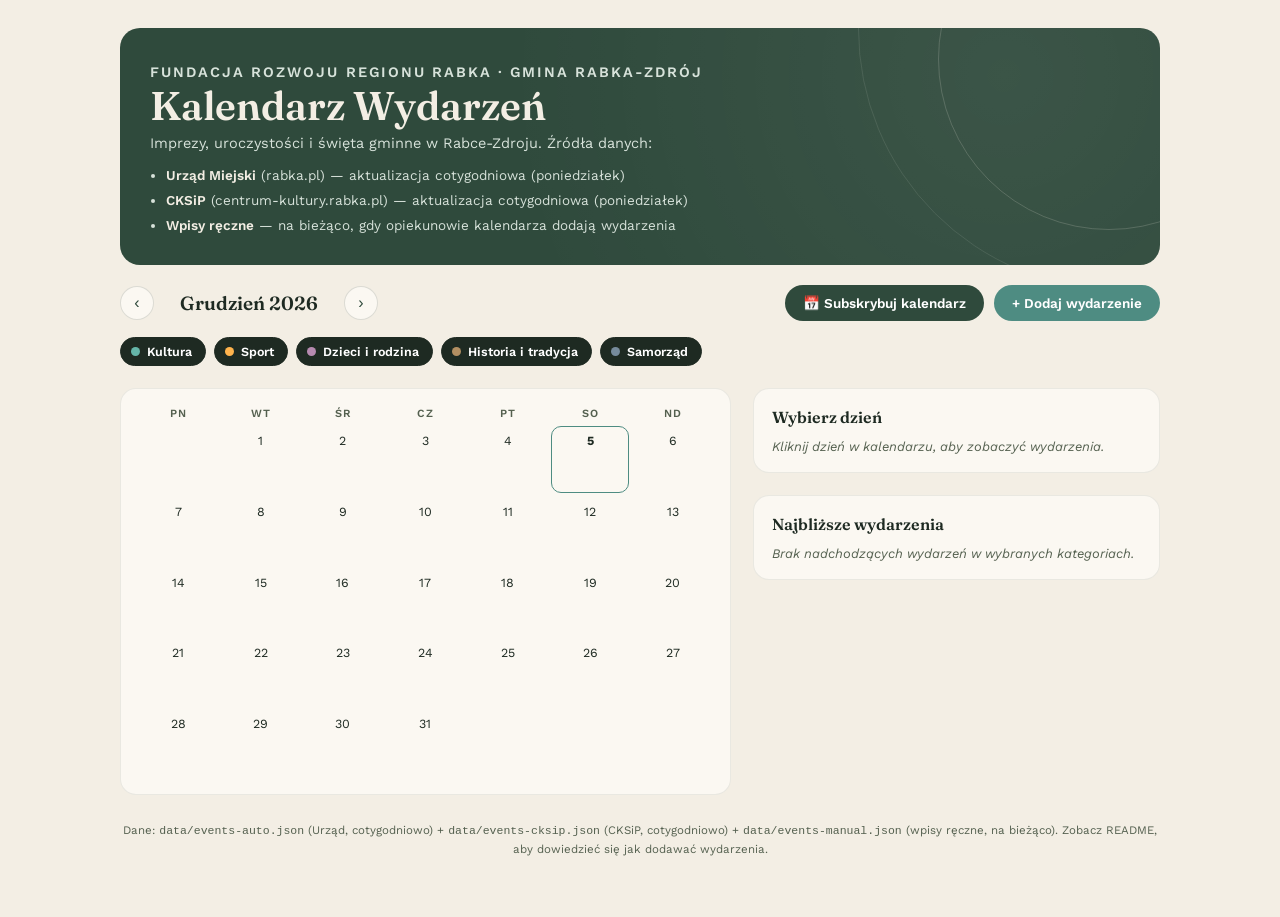
==== index.html @ 61ab79db "Adding sources of info description" ====
<!DOCTYPE html>
<html lang="pl">
<head>
<meta charset="UTF-8">
<meta name="viewport" content="width=device-width, initial-scale=1">
<title>Kalendarz Wydarzeń — Rabka-Zdrój</title>
<link rel="preconnect" href="https://fonts.googleapis.com">
<link href="https://fonts.googleapis.com/css2?family=Fraunces:opsz,wght@9..144,400;9..144,600;9..144,700&family=Work+Sans:wght@400;500;600;700&display=swap" rel="stylesheet">
<link rel="stylesheet" href="style.css">
</head>
<body>
<div class="app">

  <div class="hero">
    <p class="eyebrow">Fundacja Rozwoju Regionu Rabka · Gmina Rabka-Zdrój</p>
    <h1>Kalendarz Wydarzeń</h1>
    <p>Imprezy, uroczystości i święta gminne w Rabce-Zdroju. Źródła danych:</p>
    <ul class="sources">
      <li><strong>Urząd Miejski</strong> (rabka.pl) — aktualizacja cotygodniowa (poniedziałek)</li>
      <li><strong>CKSiP</strong> (centrum-kultury.rabka.pl) — aktualizacja cotygodniowa (poniedziałek)</li>
      <li><strong>Wpisy ręczne</strong> — na bieżąco, gdy opiekunowie kalendarza dodają wydarzenia</li>
    </ul>
  </div>

  <div class="toolbar">
    <div class="month-nav">
      <button id="prevMonth" aria-label="Poprzedni miesiąc">‹</button>
      <div class="month-label" id="monthLabel"></div>
      <button id="nextMonth" aria-label="Następny miesiąc">›</button>
    </div>
    <div style="display:flex;gap:10px;">
      <a class="add-btn" id="subscribeBtn" style="background:var(--forest);text-decoration:none;" href="events.ics" target="_blank" rel="noopener">📅 Subskrybuj kalendarz</a>
      <button class="add-btn" id="openAdd">+ Dodaj wydarzenie</button>
    </div>
  </div>

  <div class="filters" id="filters"></div>

  <div class="grid-layout">
    <div class="calendar-card">
      <div class="weekdays">
        <span>Pn</span><span>Wt</span><span>Śr</span><span>Cz</span><span>Pt</span><span>So</span><span>Nd</span>
      </div>
      <div class="days" id="days"></div>
    </div>

    <div>
      <div class="agenda-card">
        <h3 id="agendaTitle">Wybierz dzień</h3>
        <div id="agendaList"></div>
      </div>
      <div class="upcoming-card">
        <h3>Najbliższe wydarzenia</h3>
        <div id="upcomingList"></div>
      </div>
    </div>
  </div>

  <div class="footnote">
    Dane: <code>data/events-auto.json</code> (Urząd, cotygodniowo) +
    <code>data/events-cksip.json</code> (CKSiP, cotygodniowo) +
    <code>data/events-manual.json</code> (wpisy ręczne, na bieżąco). Zobacz README, aby dowiedzieć się jak dodawać wydarzenia.
  </div>
</div>

<div class="overlay" id="overlay">
  <div class="modal">
    <h3>Dodaj wydarzenie</h3>
    <p class="sub">To jest strona statyczna — nie ma tu bazy danych. Wypełnij formularz, a otrzymasz gotowy fragment JSON do wklejenia w pliku <code>data/events-manual.json</code> na GitHubie (jeden klik, prosty edytor tekstowy w przeglądarce).</p>
    <div class="field">
      <label>Nazwa wydarzenia</label>
      <input type="text" id="f-title" placeholder="np. Święto Rabczańskiej Solanki">
    </div>
    <div class="two-col">
      <div class="field">
        <label>Data początku</label>
        <input type="date" id="f-start">
      </div>
      <div class="field">
        <label>Data końca (opcjonalnie)</label>
        <input type="date" id="f-end">
      </div>
    </div>
    <div class="two-col">
      <div class="field">
        <label>Kategoria</label>
        <select id="f-category">
          <option value="kultura">Kultura</option>
          <option value="sport">Sport</option>
          <option value="dzieci">Dzieci i rodzina</option>
          <option value="historia">Historia i tradycja</option>
          <option value="samorzad">Samorząd</option>
        </select>
      </div>
      <div class="field">
        <label>Godzina (opcjonalnie)</label>
        <input type="text" id="f-time" placeholder="np. 18:00">
      </div>
    </div>
    <div class="field">
      <label>Miejsce</label>
      <input type="text" id="f-location" placeholder="np. Amfiteatr, Rabka-Zdrój">
    </div>
    <div class="field">
      <label>Opis</label>
      <textarea id="f-desc" placeholder="Krótki opis wydarzenia..."></textarea>
    </div>
    <div class="modal-actions">
      <button class="btn-secondary" id="cancelAdd">Anuluj</button>
      <button class="btn-primary" id="generateSnippet" style="cursor:pointer;">Wygeneruj wpis</button>
    </div>

    <div id="snippetBox" style="display:none;margin-top:16px;">
      <label style="display:block;font-size:12px;font-weight:600;margin-bottom:6px;color:var(--ink-soft);">Skopiuj poniższy fragment do events-manual.json:</label>
      <pre class="snippet" id="snippetCode"></pre>
      <a class="btn-primary" id="editLink" target="_blank" rel="noopener" style="margin-top:10px;">Otwórz events-manual.json na GitHub →</a>
    </div>
  </div>
</div>

<script src="app.js"></script>
</body>
</html>
---- style.css ----
:root{
  --bg:#F3EEE4;
  --paper:#FBF8F2;
  --ink:#1E2A22;
  --ink-soft:#54604F;
  --forest:#2F4A3C;
  --teal:#4E8C82;      /* Kultura */
  --amber:#C98A3B;     /* Sport */
  --plum:#8C6A87;      /* Dzieci i rodzina */
  --wood:#8A6E4B;       /* Historia i tradycja */
  --slate:#5B6B78;      /* Samorząd */
  --line: rgba(30,42,34,0.14);
  --line-soft: rgba(30,42,34,0.08);
}
*{box-sizing:border-box;}
body{
  margin:0;
  background:var(--bg);
  color:var(--ink);
  font-family:'Work Sans', sans-serif;
  -webkit-font-smoothing:antialiased;
}
.app{max-width:1080px;margin:0 auto;padding:28px 20px 60px;}

.hero{
  position:relative;
  background:radial-gradient(circle at 85% 20%, rgba(255,255,255,0.06), transparent 55%), var(--forest);
  border-radius:20px;
  padding:34px 30px 30px;
  color:#F3EEE4;
  overflow:hidden;
  isolation:isolate;
}
.hero::before, .hero::after{
  content:"";
  position:absolute;
  border:1.5px solid rgba(243,238,228,0.18);
  border-radius:50%;
  z-index:-1;
}
.hero::before{width:340px;height:340px;right:-120px;top:-140px;}
.hero::after{width:520px;height:520px;right:-220px;top:-260px;border-color:rgba(243,238,228,0.1);}
.eyebrow{font-size:12.5px;letter-spacing:.14em;text-transform:uppercase;color:#B9CFC2;font-weight:600;margin:0 0 8px;}
.hero h1{font-family:'Fraunces', serif;font-weight:600;font-size:clamp(28px, 4vw, 40px);margin:0 0 6px;line-height:1.08;}
.hero p{margin:0;color:#D7E2DA;font-size:14.5px;max-width:560px;line-height:1.5;}
.sources{
  margin:10px 0 0;
  padding:0 0 0 1.15em;
  color:#D7E2DA;
  font-size:13.5px;
  max-width:560px;
  line-height:1.55;
}
.sources li{margin:0 0 4px;}
.sources li:last-child{margin-bottom:0;}
.sources strong{color:#F3EEE4;font-weight:600;}

.toolbar{display:flex;flex-wrap:wrap;gap:14px;align-items:center;justify-content:space-between;margin-top:20px;}
.month-nav{display:flex;align-items:center;gap:10px;}
.month-nav button{width:34px;height:34px;border-radius:50%;border:1px solid var(--line);background:var(--paper);color:var(--forest);font-size:16px;cursor:pointer;display:flex;align-items:center;justify-content:center;transition:.15s;}
.month-nav button:hover{background:var(--forest);color:#fff;}
.month-label{font-family:'Fraunces', serif;font-weight:600;font-size:19px;min-width:170px;text-align:center;}
.add-btn{background:var(--teal);color:#fff;border:none;border-radius:999px;padding:10px 18px;font-family:'Work Sans';font-weight:600;font-size:13.5px;cursor:pointer;display:flex;align-items:center;gap:7px;transition:.15s;}
.add-btn:hover{background:#3E7167;}

.filters{display:flex;flex-wrap:wrap;gap:8px;margin-top:16px;}
.chip{border:1px solid var(--line);background:var(--paper);border-radius:999px;padding:6px 13px 6px 10px;font-size:12.5px;font-weight:600;cursor:pointer;display:flex;align-items:center;gap:7px;color:var(--ink-soft);transition:.15s;}
.chip .dot{width:9px;height:9px;border-radius:50%;}
.chip.active{background:var(--ink);color:#fff;border-color:var(--ink);}
.chip.active .dot{filter:brightness(1.3);}

.grid-layout{display:grid;grid-template-columns:1.5fr 1fr;gap:22px;margin-top:22px;}
@media (max-width:760px){.grid-layout{grid-template-columns:1fr;}}

.calendar-card, .agenda-card, .upcoming-card{background:var(--paper);border:1px solid var(--line-soft);border-radius:16px;padding:18px;}
.weekdays{display:grid;grid-template-columns:repeat(7,1fr);gap:4px;margin-bottom:6px;}
.weekdays span{font-size:11px;text-transform:uppercase;letter-spacing:.06em;color:var(--ink-soft);text-align:center;font-weight:600;}
.days{display:grid;grid-template-columns:repeat(7,1fr);gap:4px;}
.day{aspect-ratio:1/0.85;border-radius:10px;padding:6px 4px;font-size:12.5px;cursor:pointer;border:1px solid transparent;position:relative;transition:.12s;display:flex;flex-direction:column;align-items:center;}
.day:hover{background:var(--line-soft);}
.day.muted{color:#B8BDB2;cursor:default;}
.day.muted:hover{background:none;}
.day.today{border-color:var(--teal);font-weight:700;}
.day.selected{background:var(--forest);color:#fff;}
.day .dots{display:flex;gap:2px;margin-top:3px;flex-wrap:wrap;justify-content:center;max-width:30px;}
.day .dots span{width:5px;height:5px;border-radius:50%;}

.agenda-card h3, .upcoming-card h3{font-family:'Fraunces', serif;font-size:16px;margin:0 0 12px;font-weight:600;}
.event-item{border-left:3px solid var(--teal);padding:8px 0 8px 12px;margin-bottom:10px;}
.event-item .cat{font-size:10.5px;text-transform:uppercase;letter-spacing:.06em;font-weight:700;opacity:.75;}
.event-item .title{font-weight:600;font-size:13.8px;margin:2px 0 3px;line-height:1.3;}
.event-item .meta{font-size:12px;color:var(--ink-soft);}
.event-item .desc{font-size:12.3px;color:var(--ink-soft);margin-top:5px;line-height:1.45;}
.src-tag{display:inline-block;margin-top:5px;font-size:10.5px;padding:2px 7px;border-radius:999px;background:var(--line-soft);color:var(--ink-soft);font-weight:600;}
.empty{color:var(--ink-soft);font-size:13px;font-style:italic;}

.upcoming-card{margin-top:22px;}

.overlay{position:fixed;inset:0;background:rgba(30,42,34,0.45);display:none;align-items:center;justify-content:center;z-index:50;padding:20px;}
.overlay.open{display:flex;}
.modal{background:var(--paper);border-radius:16px;padding:26px;max-width:460px;width:100%;max-height:88vh;overflow-y:auto;}
.modal h3{font-family:'Fraunces',serif;margin:0 0 4px;font-size:19px;}
.modal .sub{font-size:12.5px;color:var(--ink-soft);margin:0 0 18px;line-height:1.5;}
.field{margin-bottom:13px;}
.field label{display:block;font-size:12px;font-weight:600;margin-bottom:5px;color:var(--ink-soft);}
.field input, .field select, .field textarea{width:100%;border:1px solid var(--line);border-radius:9px;padding:9px 10px;font-family:'Work Sans';font-size:13.5px;background:#fff;color:var(--ink);}
.field textarea{resize:vertical;min-height:60px;}
.two-col{display:grid;grid-template-columns:1fr 1fr;gap:10px;}
.modal-actions{display:flex;gap:10px;margin-top:6px;}
.btn-primary{flex:1;background:var(--teal);color:#fff;border:none;border-radius:9px;padding:11px;font-weight:600;font-size:13.5px;cursor:pointer;text-align:center;text-decoration:none;display:block;}
.btn-secondary{background:none;border:1px solid var(--line);border-radius:9px;padding:11px 16px;font-weight:600;font-size:13.5px;cursor:pointer;color:var(--ink-soft);}
pre.snippet{background:var(--ink);color:#E8EEE9;border-radius:9px;padding:12px;font-size:11.5px;overflow-x:auto;white-space:pre-wrap;}

.footnote{margin-top:26px;font-size:11.5px;color:var(--ink-soft);line-height:1.6;text-align:center;}
.footnote a{color:var(--teal);}
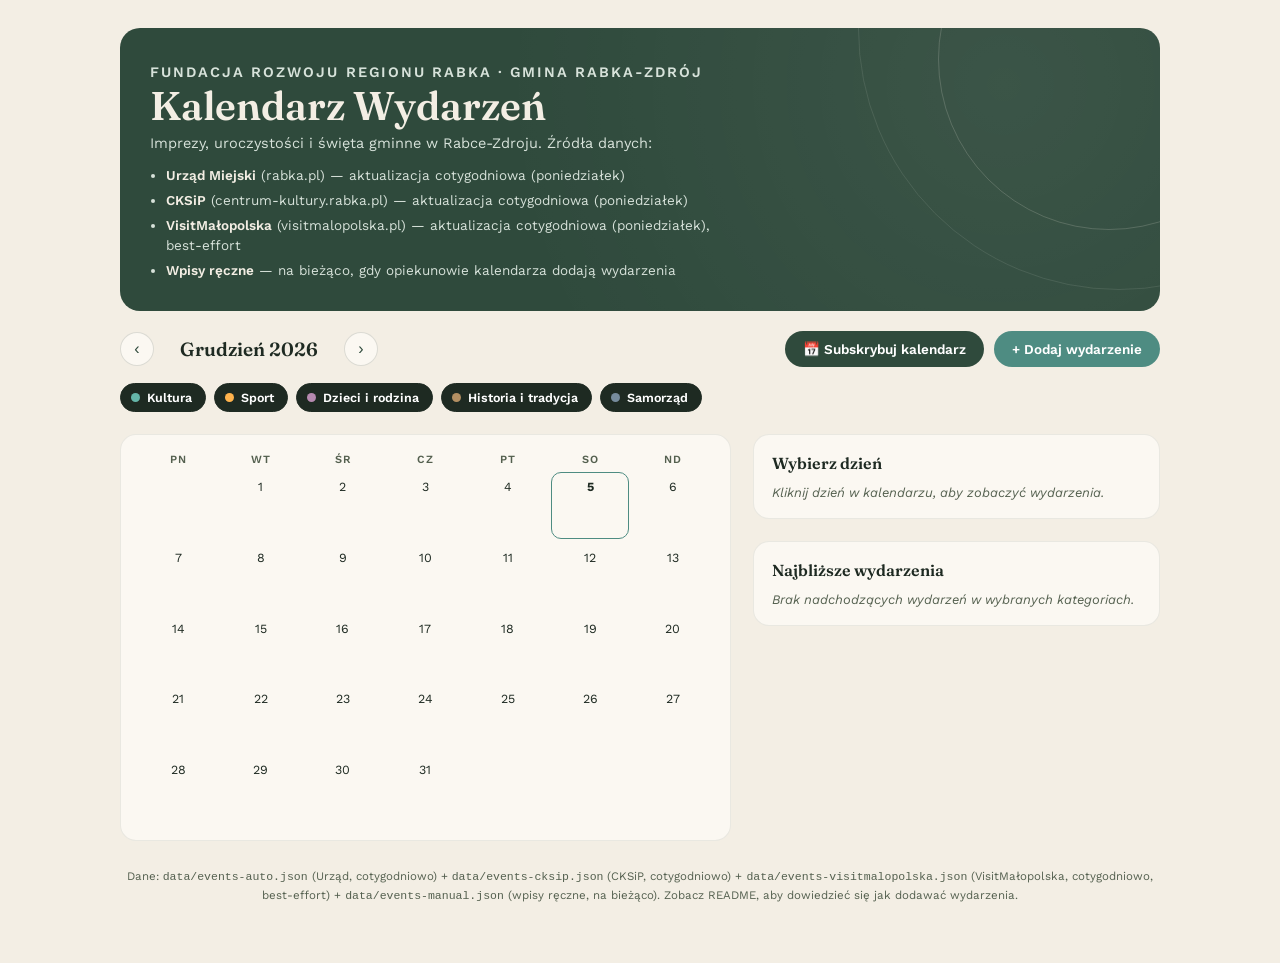
==== commit 785bb67f: "Added VisitMałopolska datasource" ====
--- a/index.html
+++ b/index.html
@@ -18,6 +18,7 @@
     <ul class="sources">
       <li><strong>Urząd Miejski</strong> (rabka.pl) — aktualizacja cotygodniowa (poniedziałek)</li>
       <li><strong>CKSiP</strong> (centrum-kultury.rabka.pl) — aktualizacja cotygodniowa (poniedziałek)</li>
+      <li><strong>VisitMałopolska</strong> (visitmalopolska.pl) — aktualizacja cotygodniowa (poniedziałek), best-effort</li>
       <li><strong>Wpisy ręczne</strong> — na bieżąco, gdy opiekunowie kalendarza dodają wydarzenia</li>
     </ul>
   </div>
@@ -59,6 +60,7 @@
   <div class="footnote">
     Dane: <code>data/events-auto.json</code> (Urząd, cotygodniowo) +
     <code>data/events-cksip.json</code> (CKSiP, cotygodniowo) +
+    <code>data/events-visitmalopolska.json</code> (VisitMałopolska, cotygodniowo, best-effort) +
     <code>data/events-manual.json</code> (wpisy ręczne, na bieżąco). Zobacz README, aby dowiedzieć się jak dodawać wydarzenia.
   </div>
 </div>
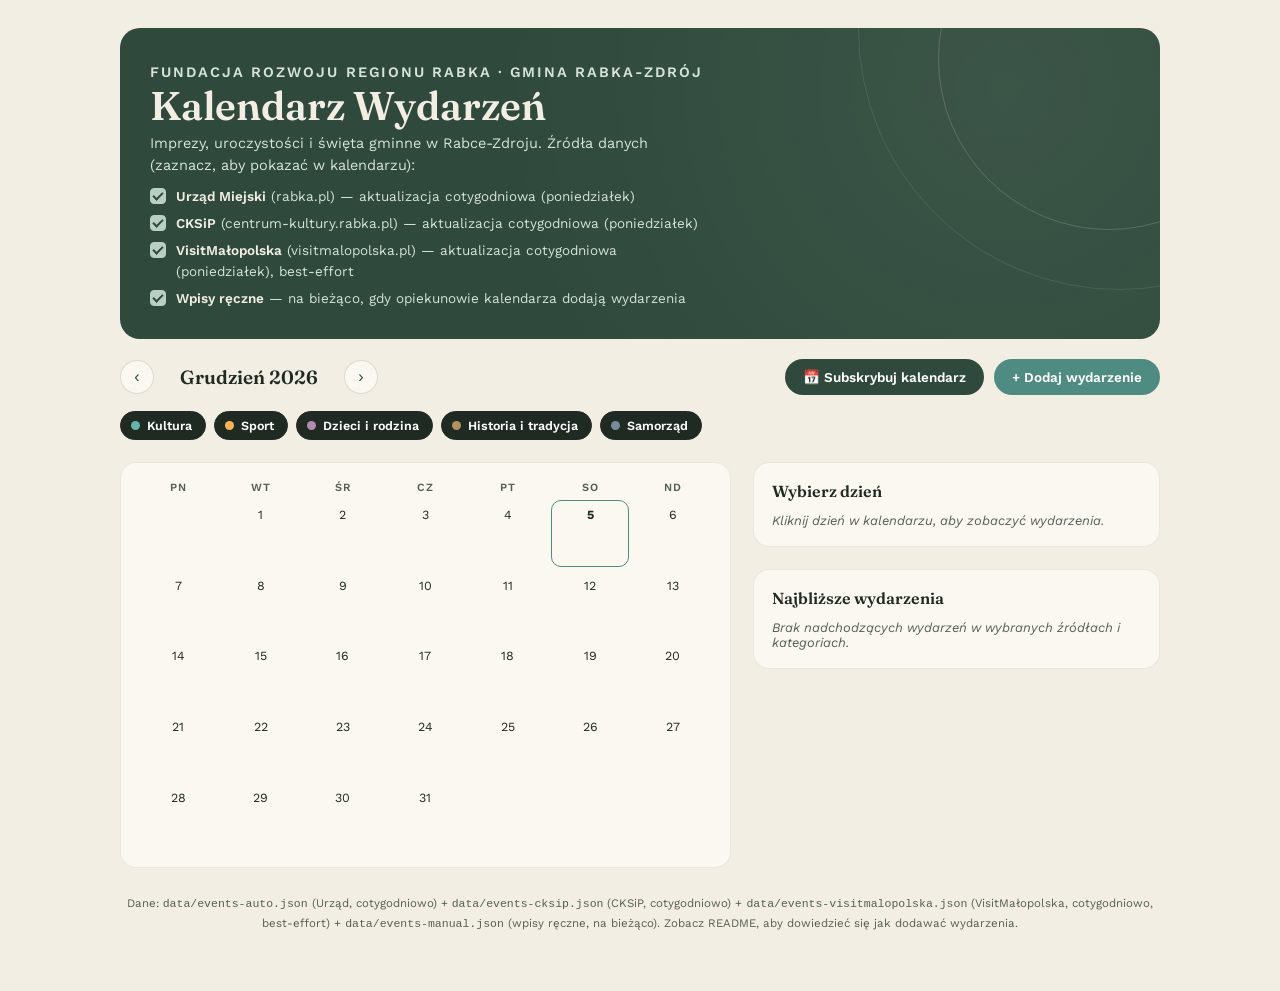
==== commit a7856d45: "Checkbox added for data sources" ====
--- a/index.html
+++ b/index.html
@@ -14,12 +14,32 @@
   <div class="hero">
     <p class="eyebrow">Fundacja Rozwoju Regionu Rabka · Gmina Rabka-Zdrój</p>
     <h1>Kalendarz Wydarzeń</h1>
-    <p>Imprezy, uroczystości i święta gminne w Rabce-Zdroju. Źródła danych:</p>
-    <ul class="sources">
-      <li><strong>Urząd Miejski</strong> (rabka.pl) — aktualizacja cotygodniowa (poniedziałek)</li>
-      <li><strong>CKSiP</strong> (centrum-kultury.rabka.pl) — aktualizacja cotygodniowa (poniedziałek)</li>
-      <li><strong>VisitMałopolska</strong> (visitmalopolska.pl) — aktualizacja cotygodniowa (poniedziałek), best-effort</li>
-      <li><strong>Wpisy ręczne</strong> — na bieżąco, gdy opiekunowie kalendarza dodają wydarzenia</li>
+    <p>Imprezy, uroczystości i święta gminne w Rabce-Zdroju. Źródła danych (zaznacz, aby pokazać w kalendarzu):</p>
+    <ul class="sources" id="sourceFilters">
+      <li>
+        <label>
+          <input type="checkbox" name="source" value="Urząd Miejski" checked>
+          <span><strong>Urząd Miejski</strong> (rabka.pl) — aktualizacja cotygodniowa (poniedziałek)</span>
+        </label>
+      </li>
+      <li>
+        <label>
+          <input type="checkbox" name="source" value="CKSiP" checked>
+          <span><strong>CKSiP</strong> (centrum-kultury.rabka.pl) — aktualizacja cotygodniowa (poniedziałek)</span>
+        </label>
+      </li>
+      <li>
+        <label>
+          <input type="checkbox" name="source" value="VisitMałopolska" checked>
+          <span><strong>VisitMałopolska</strong> (visitmalopolska.pl) — aktualizacja cotygodniowa (poniedziałek), best-effort</span>
+        </label>
+      </li>
+      <li>
+        <label>
+          <input type="checkbox" name="source" value="Fundacja" checked>
+          <span><strong>Wpisy ręczne</strong> — na bieżąco, gdy opiekunowie kalendarza dodają wydarzenia</span>
+        </label>
+      </li>
     </ul>
   </div>
 
--- a/style.css
+++ b/style.css
@@ -44,16 +44,52 @@
 .hero h1{font-family:'Fraunces', serif;font-weight:600;font-size:clamp(28px, 4vw, 40px);margin:0 0 6px;line-height:1.08;}
 .hero p{margin:0;color:#D7E2DA;font-size:14.5px;max-width:560px;line-height:1.5;}
 .sources{
+  list-style:none;
   margin:10px 0 0;
-  padding:0 0 0 1.15em;
+  padding:0;
   color:#D7E2DA;
   font-size:13.5px;
   max-width:560px;
   line-height:1.55;
 }
-.sources li{margin:0 0 4px;}
+.sources li{margin:0 0 6px;}
 .sources li:last-child{margin-bottom:0;}
+.sources label{
+  display:flex;
+  align-items:flex-start;
+  gap:10px;
+  cursor:pointer;
+}
+.sources input[type="checkbox"]{
+  appearance:none;
+  -webkit-appearance:none;
+  width:16px;
+  height:16px;
+  margin:2px 0 0;
+  flex-shrink:0;
+  border:1.5px solid rgba(243,238,228,0.55);
+  border-radius:4px;
+  background:transparent;
+  cursor:pointer;
+  position:relative;
+}
+.sources input[type="checkbox"]:checked{
+  background:#B9CFC2;
+  border-color:#B9CFC2;
+}
+.sources input[type="checkbox"]:checked::after{
+  content:"";
+  position:absolute;
+  left:4px;
+  top:1px;
+  width:4px;
+  height:8px;
+  border:solid var(--forest);
+  border-width:0 2px 2px 0;
+  transform:rotate(45deg);
+}
 .sources strong{color:#F3EEE4;font-weight:600;}
+.sources input[type="checkbox"]:not(:checked) + span{opacity:0.55;}
 
 .toolbar{display:flex;flex-wrap:wrap;gap:14px;align-items:center;justify-content:space-between;margin-top:20px;}
 .month-nav{display:flex;align-items:center;gap:10px;}
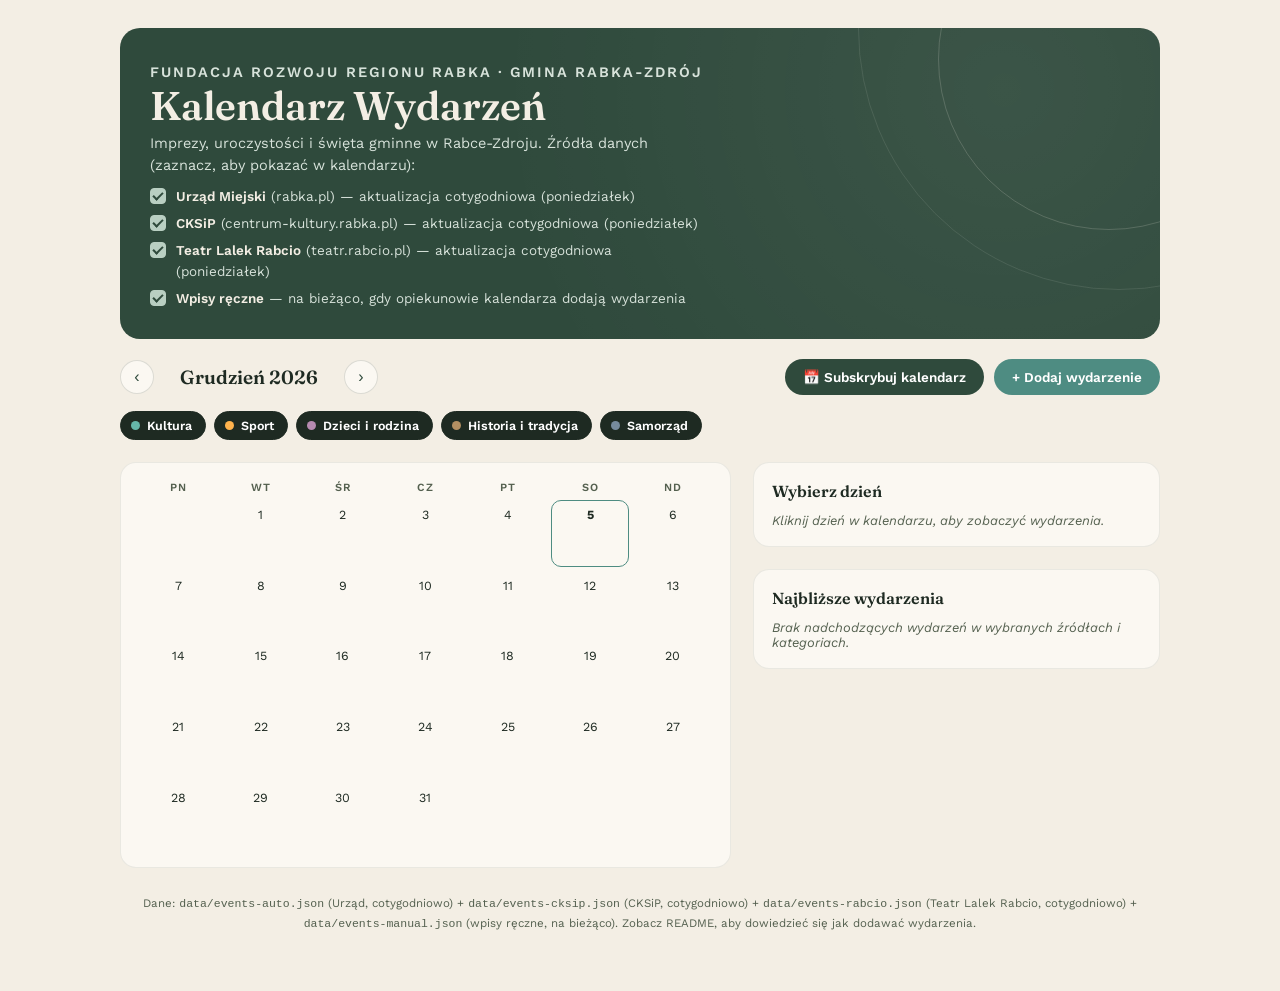
==== commit 0097a34b: "Added rabiko" ====
--- a/index.html
+++ b/index.html
@@ -30,8 +30,8 @@
       </li>
       <li>
         <label>
-          <input type="checkbox" name="source" value="VisitMałopolska" checked>
-          <span><strong>VisitMałopolska</strong> (visitmalopolska.pl) — aktualizacja cotygodniowa (poniedziałek), best-effort</span>
+          <input type="checkbox" name="source" value="Rabcio" checked>
+          <span><strong>Teatr Lalek Rabcio</strong> (teatr.rabcio.pl) — aktualizacja cotygodniowa (poniedziałek)</span>
         </label>
       </li>
       <li>
@@ -80,7 +80,7 @@
   <div class="footnote">
     Dane: <code>data/events-auto.json</code> (Urząd, cotygodniowo) +
     <code>data/events-cksip.json</code> (CKSiP, cotygodniowo) +
-    <code>data/events-visitmalopolska.json</code> (VisitMałopolska, cotygodniowo, best-effort) +
+    <code>data/events-rabcio.json</code> (Teatr Lalek Rabcio, cotygodniowo) +
     <code>data/events-manual.json</code> (wpisy ręczne, na bieżąco). Zobacz README, aby dowiedzieć się jak dodawać wydarzenia.
   </div>
 </div>
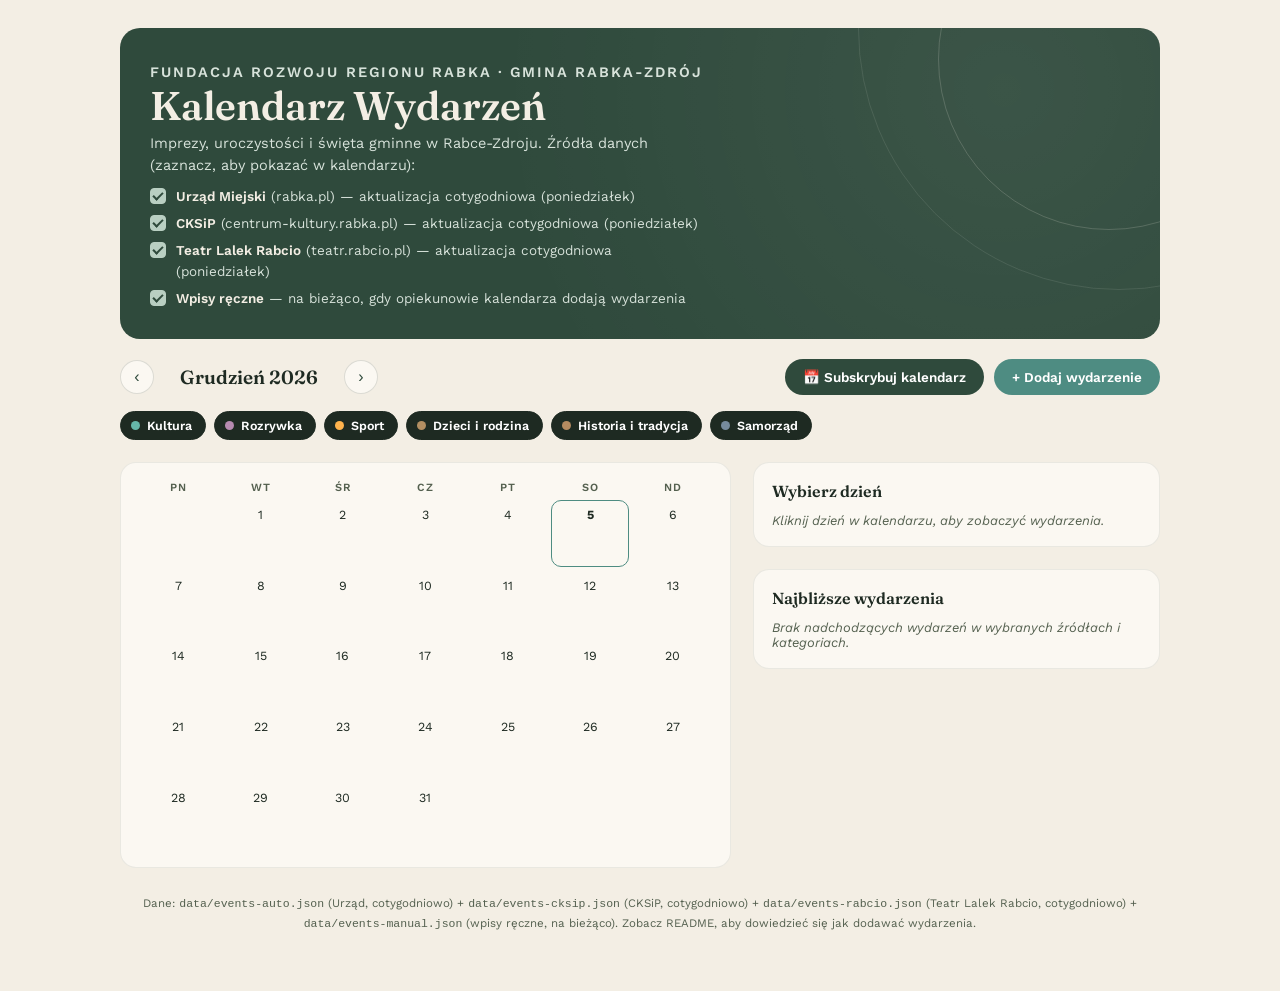
==== commit 2b321db9: "Fixed issue with samorzad displayed as Sport event" ====
--- a/index.html
+++ b/index.html
@@ -108,6 +108,7 @@
         <label>Kategoria</label>
         <select id="f-category">
           <option value="kultura">Kultura</option>
+          <option value="rozrywka">Rozrywka</option>
           <option value="sport">Sport</option>
           <option value="dzieci">Dzieci i rodzina</option>
           <option value="historia">Historia i tradycja</option>
@@ -122,6 +123,10 @@
     <div class="field">
       <label>Miejsce</label>
       <input type="text" id="f-location" placeholder="np. Amfiteatr, Rabka-Zdrój">
+    </div>
+    <div class="field">
+      <label>Link do źródła (opcjonalnie)</label>
+      <input type="url" id="f-url" placeholder="https://…">
     </div>
     <div class="field">
       <label>Opis</label>
--- a/style.css
+++ b/style.css
@@ -126,6 +126,11 @@
 .event-item .cat{font-size:10.5px;text-transform:uppercase;letter-spacing:.06em;font-weight:700;opacity:.75;}
 .event-item .title{font-weight:600;font-size:13.8px;margin:2px 0 3px;line-height:1.3;}
 .event-item .meta{font-size:12px;color:var(--ink-soft);}
+.event-item .details{margin-top:4px;font-size:12px;color:var(--ink-soft);line-height:1.45;}
+.event-item .detail{margin-top:1px;}
+.event-item .detail-label{font-weight:600;color:var(--ink);}
+.event-item .src-link{color:var(--teal);font-weight:600;text-decoration:underline;text-underline-offset:2px;}
+.event-item .src-link:hover{color:var(--forest);}
 .event-item .desc{font-size:12.3px;color:var(--ink-soft);margin-top:5px;line-height:1.45;}
 .src-tag{display:inline-block;margin-top:5px;font-size:10.5px;padding:2px 7px;border-radius:999px;background:var(--line-soft);color:var(--ink-soft);font-weight:600;}
 .empty{color:var(--ink-soft);font-size:13px;font-style:italic;}
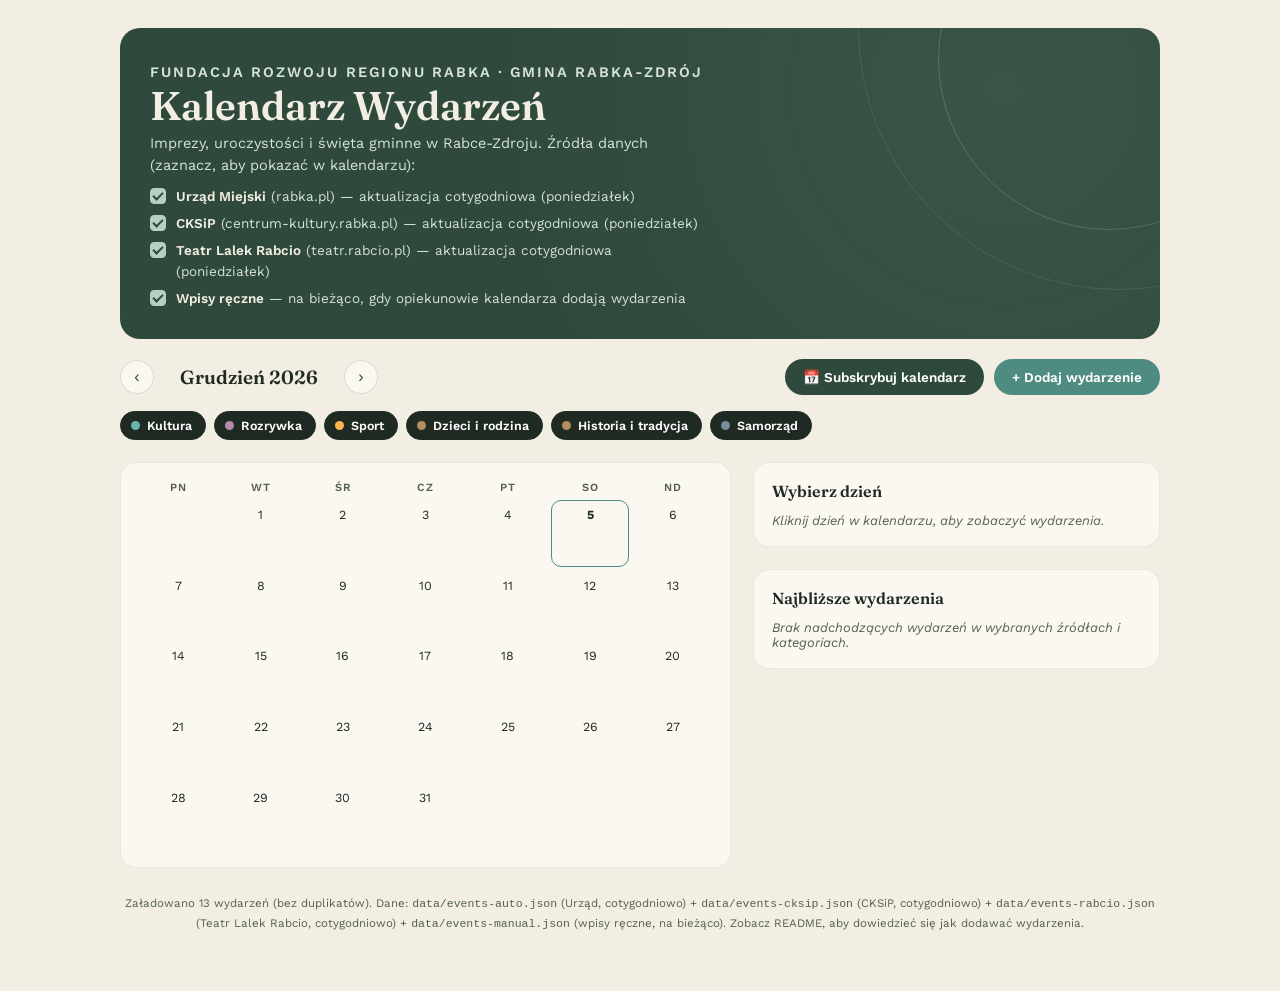
==== commit 06ff64c9: "Removed duplicates" ====
--- a/index.html
+++ b/index.html
@@ -4,6 +4,9 @@
 <meta charset="UTF-8">
 <meta name="viewport" content="width=device-width, initial-scale=1">
 <title>Kalendarz Wydarzeń — Rabka-Zdrój</title>
+<meta http-equiv="Cache-Control" content="no-cache, no-store, must-revalidate">
+<meta http-equiv="Pragma" content="no-cache">
+<meta http-equiv="Expires" content="0">
 <link rel="preconnect" href="https://fonts.googleapis.com">
 <link href="https://fonts.googleapis.com/css2?family=Fraunces:opsz,wght@9..144,400;9..144,600;9..144,700&family=Work+Sans:wght@400;500;600;700&display=swap" rel="stylesheet">
 <link rel="stylesheet" href="style.css">
@@ -78,6 +81,7 @@
   </div>
 
   <div class="footnote">
+    <span id="loadedCount"></span>
     Dane: <code>data/events-auto.json</code> (Urząd, cotygodniowo) +
     <code>data/events-cksip.json</code> (CKSiP, cotygodniowo) +
     <code>data/events-rabcio.json</code> (Teatr Lalek Rabcio, cotygodniowo) +
@@ -145,6 +149,6 @@
   </div>
 </div>
 
-<script src="app.js"></script>
+<script src="app.v3.js"></script>
 </body>
 </html>
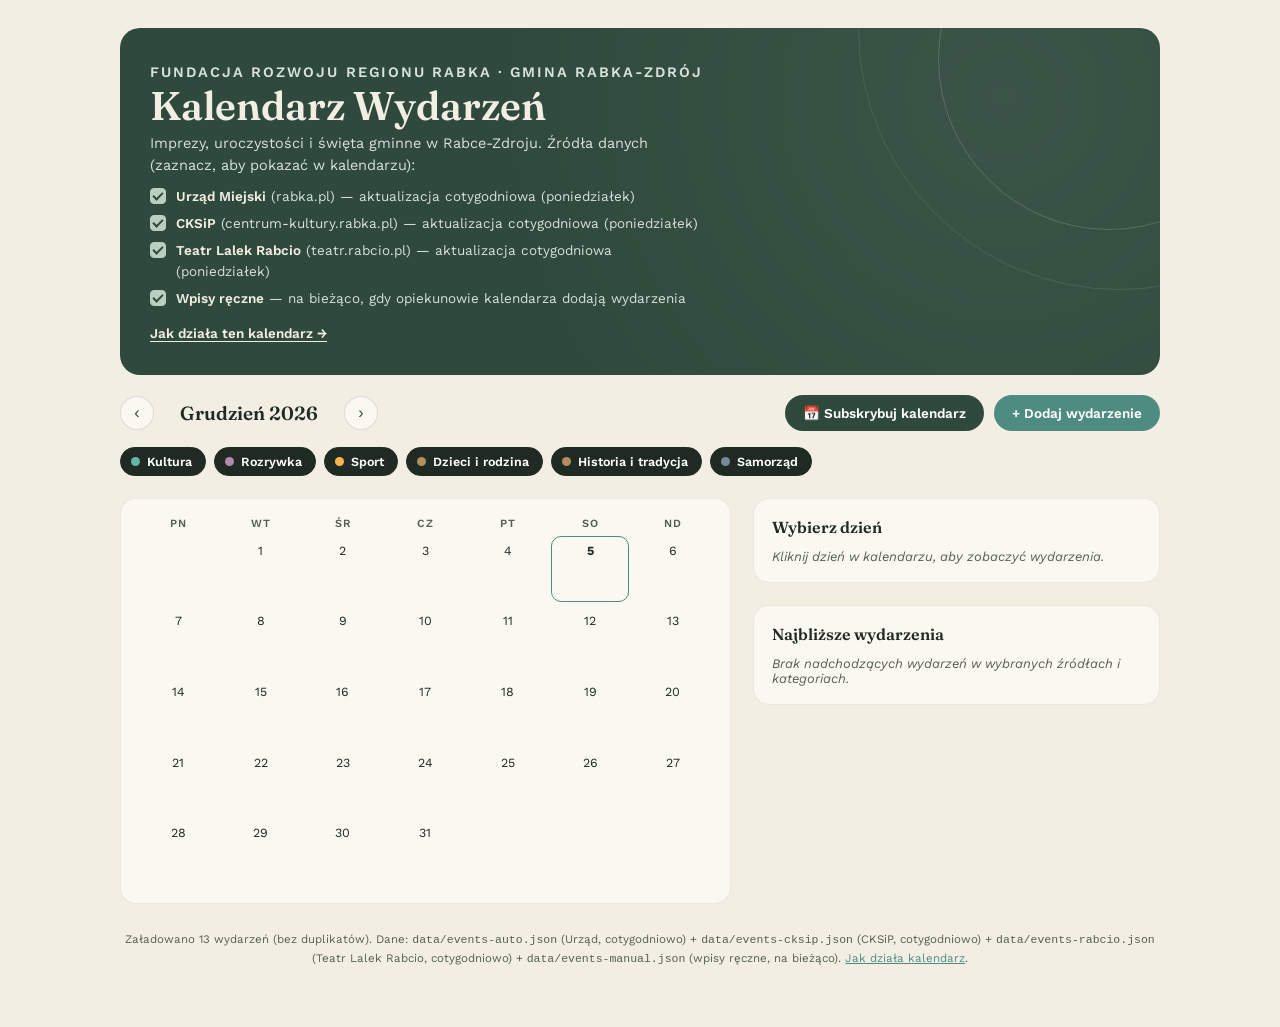
==== commit 0b445344: "Adding description" ====
--- a/index.html
+++ b/index.html
@@ -44,6 +44,7 @@
         </label>
       </li>
     </ul>
+    <p class="hero-actions"><a class="hero-link" href="opis.html">Jak działa ten kalendarz →</a></p>
   </div>
 
   <div class="toolbar">
@@ -85,7 +86,8 @@
     Dane: <code>data/events-auto.json</code> (Urząd, cotygodniowo) +
     <code>data/events-cksip.json</code> (CKSiP, cotygodniowo) +
     <code>data/events-rabcio.json</code> (Teatr Lalek Rabcio, cotygodniowo) +
-    <code>data/events-manual.json</code> (wpisy ręczne, na bieżąco). Zobacz README, aby dowiedzieć się jak dodawać wydarzenia.
+    <code>data/events-manual.json</code> (wpisy ręczne, na bieżąco).
+    <a href="opis.html">Jak działa kalendarz</a>.
   </div>
 </div>
 
--- a/style.css
+++ b/style.css
@@ -43,6 +43,15 @@
 .eyebrow{font-size:12.5px;letter-spacing:.14em;text-transform:uppercase;color:#B9CFC2;font-weight:600;margin:0 0 8px;}
 .hero h1{font-family:'Fraunces', serif;font-weight:600;font-size:clamp(28px, 4vw, 40px);margin:0 0 6px;line-height:1.08;}
 .hero p{margin:0;color:#D7E2DA;font-size:14.5px;max-width:560px;line-height:1.5;}
+.hero-actions{margin-top:14px !important;}
+.hero-link{
+  color:#F3EEE4;
+  font-weight:600;
+  font-size:13.5px;
+  text-decoration:underline;
+  text-underline-offset:3px;
+}
+.hero-link:hover{color:#fff;}
 .sources{
   list-style:none;
   margin:10px 0 0;
@@ -154,3 +163,57 @@
 
 .footnote{margin-top:26px;font-size:11.5px;color:var(--ink-soft);line-height:1.6;text-align:center;}
 .footnote a{color:var(--teal);}
+
+.info-page{
+  margin-top:28px;
+  background:var(--paper);
+  border:1px solid var(--line-soft);
+  border-radius:16px;
+  padding:28px 26px 32px;
+  max-width:720px;
+}
+.info-page section{margin-bottom:28px;}
+.info-page h2{
+  font-family:'Fraunces', serif;
+  font-size:22px;
+  font-weight:600;
+  margin:0 0 10px;
+  color:var(--forest);
+}
+.info-page h3{
+  font-size:14.5px;
+  font-weight:700;
+  margin:16px 0 6px;
+  color:var(--ink);
+}
+.info-page p, .info-page li{
+  font-size:14.5px;
+  line-height:1.55;
+  color:var(--ink-soft);
+  margin:0 0 10px;
+}
+.info-page ul, .info-page ol{padding-left:1.2em;margin:0 0 10px;}
+.info-page li{margin-bottom:6px;}
+.info-page code{
+  font-size:12.5px;
+  background:var(--line-soft);
+  padding:1px 5px;
+  border-radius:4px;
+}
+.info-table{display:flex;flex-direction:column;gap:8px;margin:12px 0 14px;}
+.info-row{
+  display:grid;
+  grid-template-columns:1.1fr 1.4fr 0.9fr;
+  gap:10px;
+  padding:10px 12px;
+  background:var(--bg);
+  border-radius:10px;
+  font-size:13px;
+  color:var(--ink-soft);
+}
+.info-row span:first-child{font-weight:700;color:var(--ink);}
+@media (max-width:640px){
+  .info-row{grid-template-columns:1fr;gap:2px;}
+}
+.info-back{margin-top:8px;}
+.info-back .btn-primary{display:inline-block;width:auto;padding:11px 18px;}
